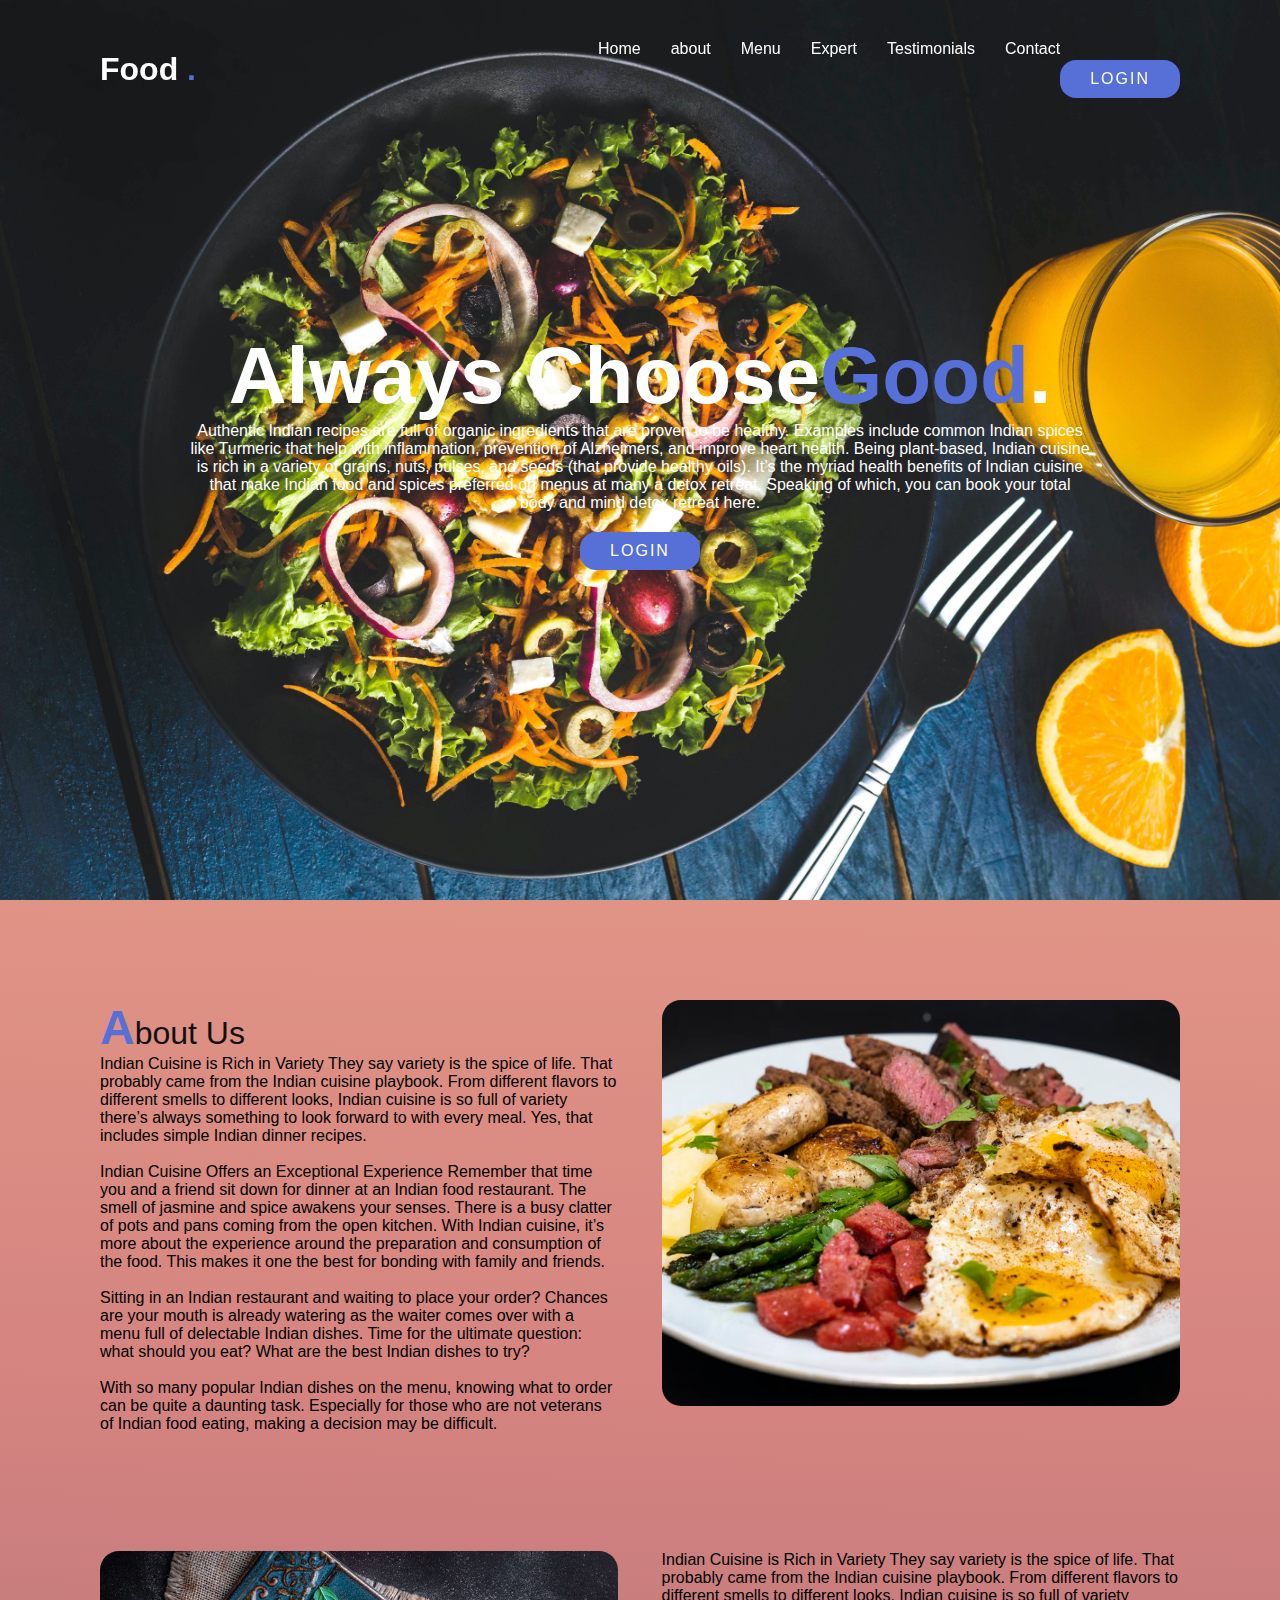
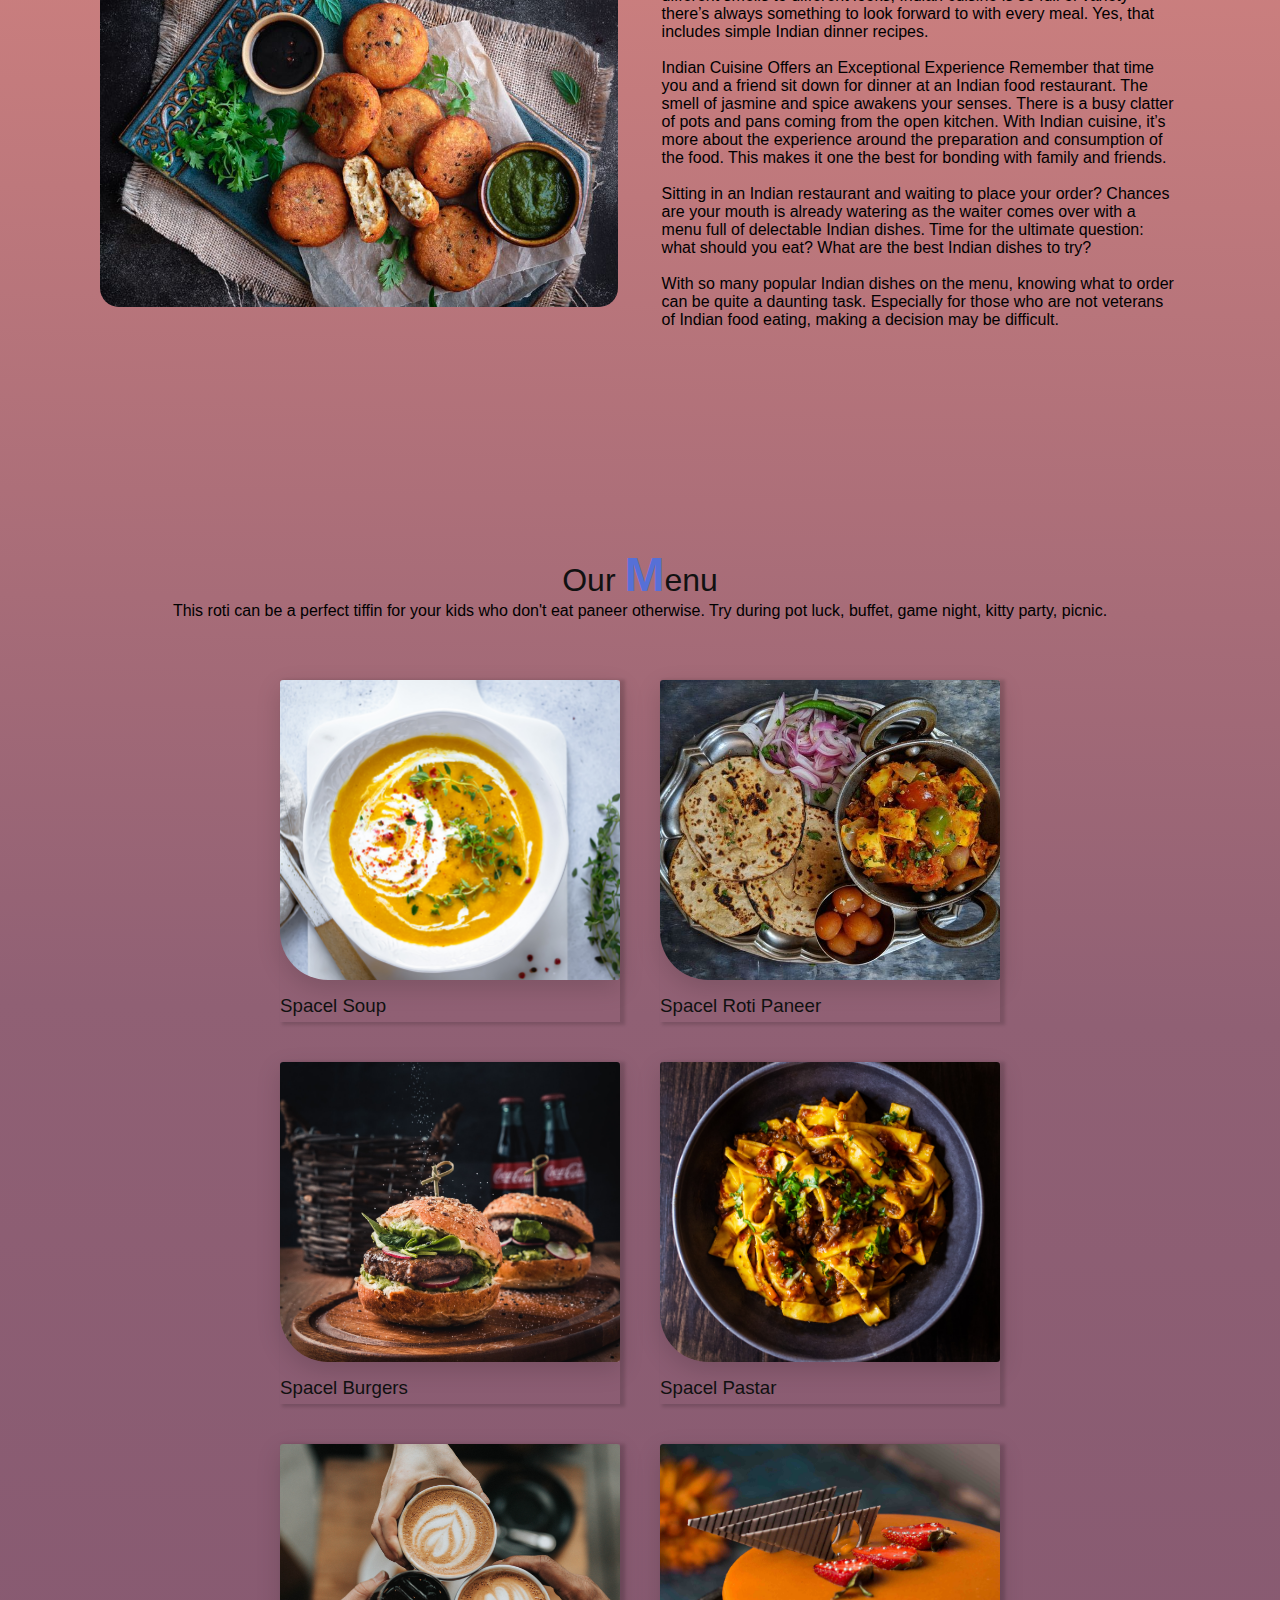
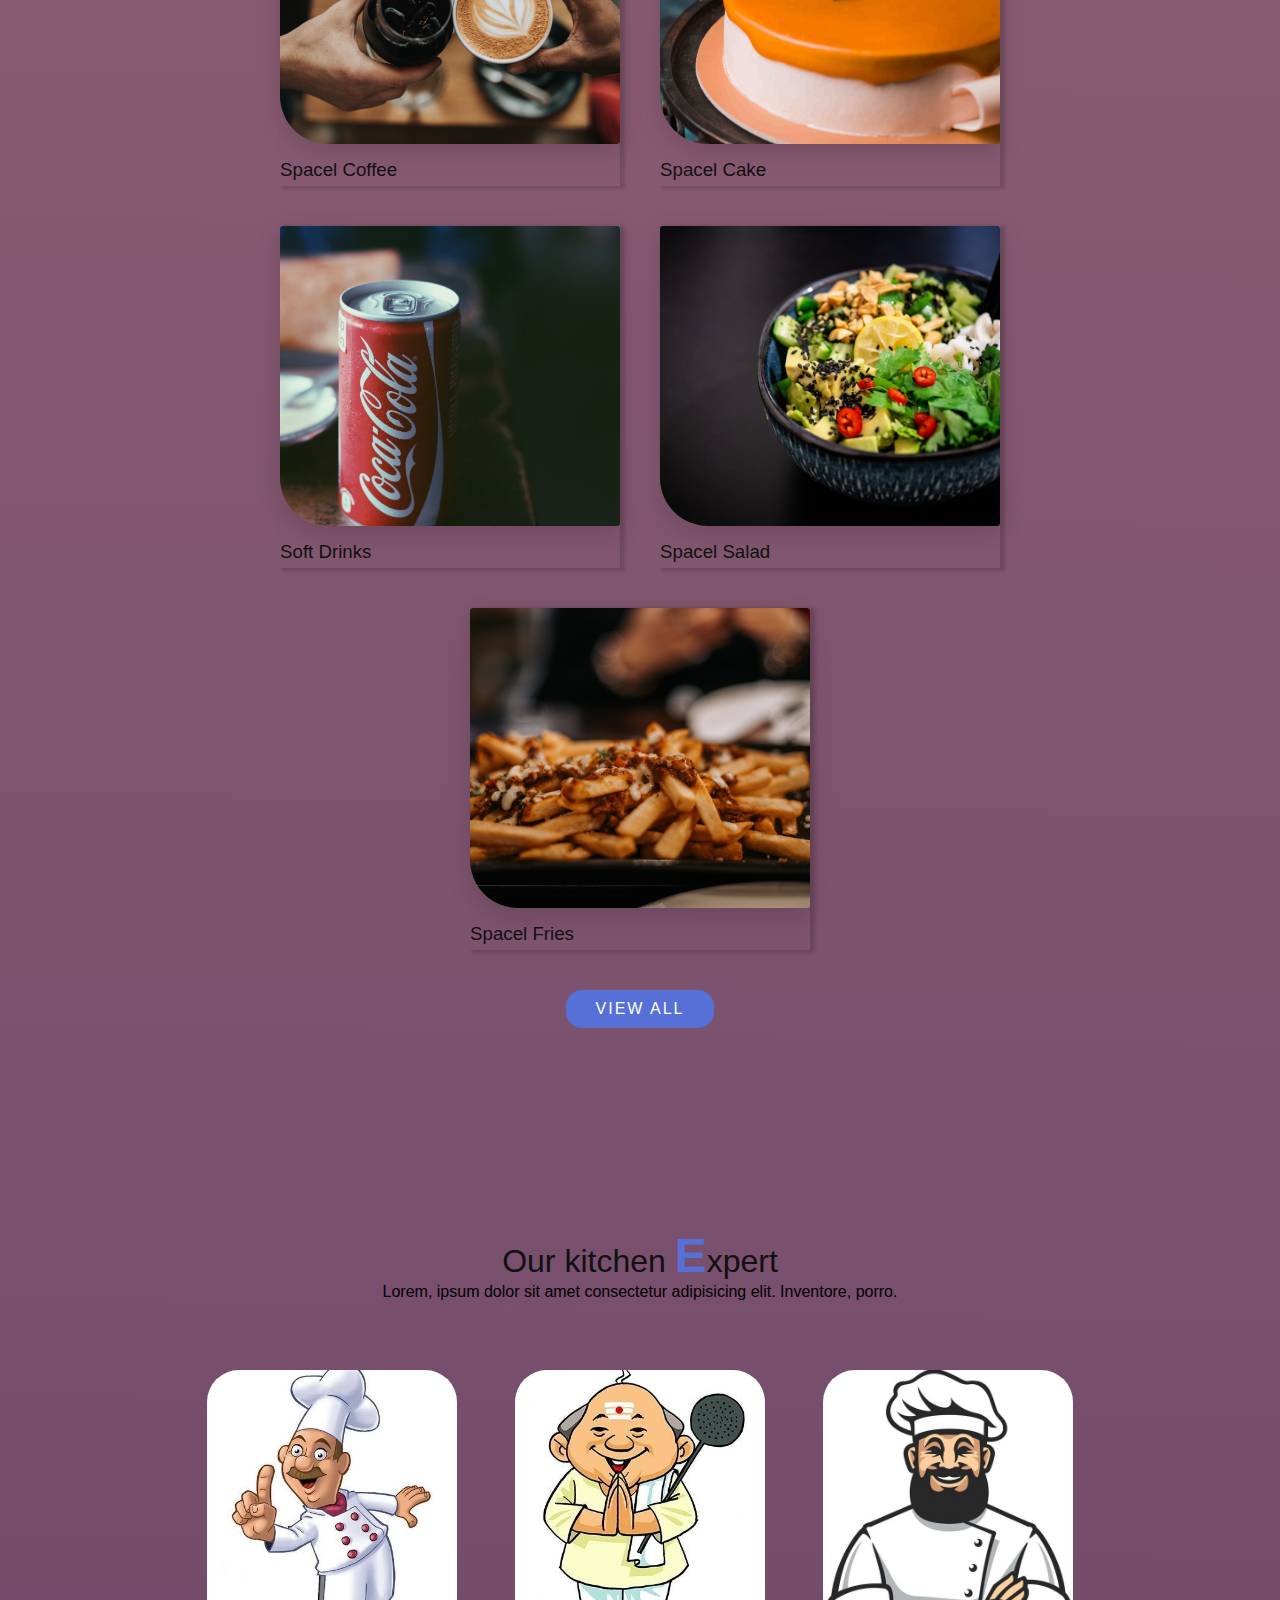
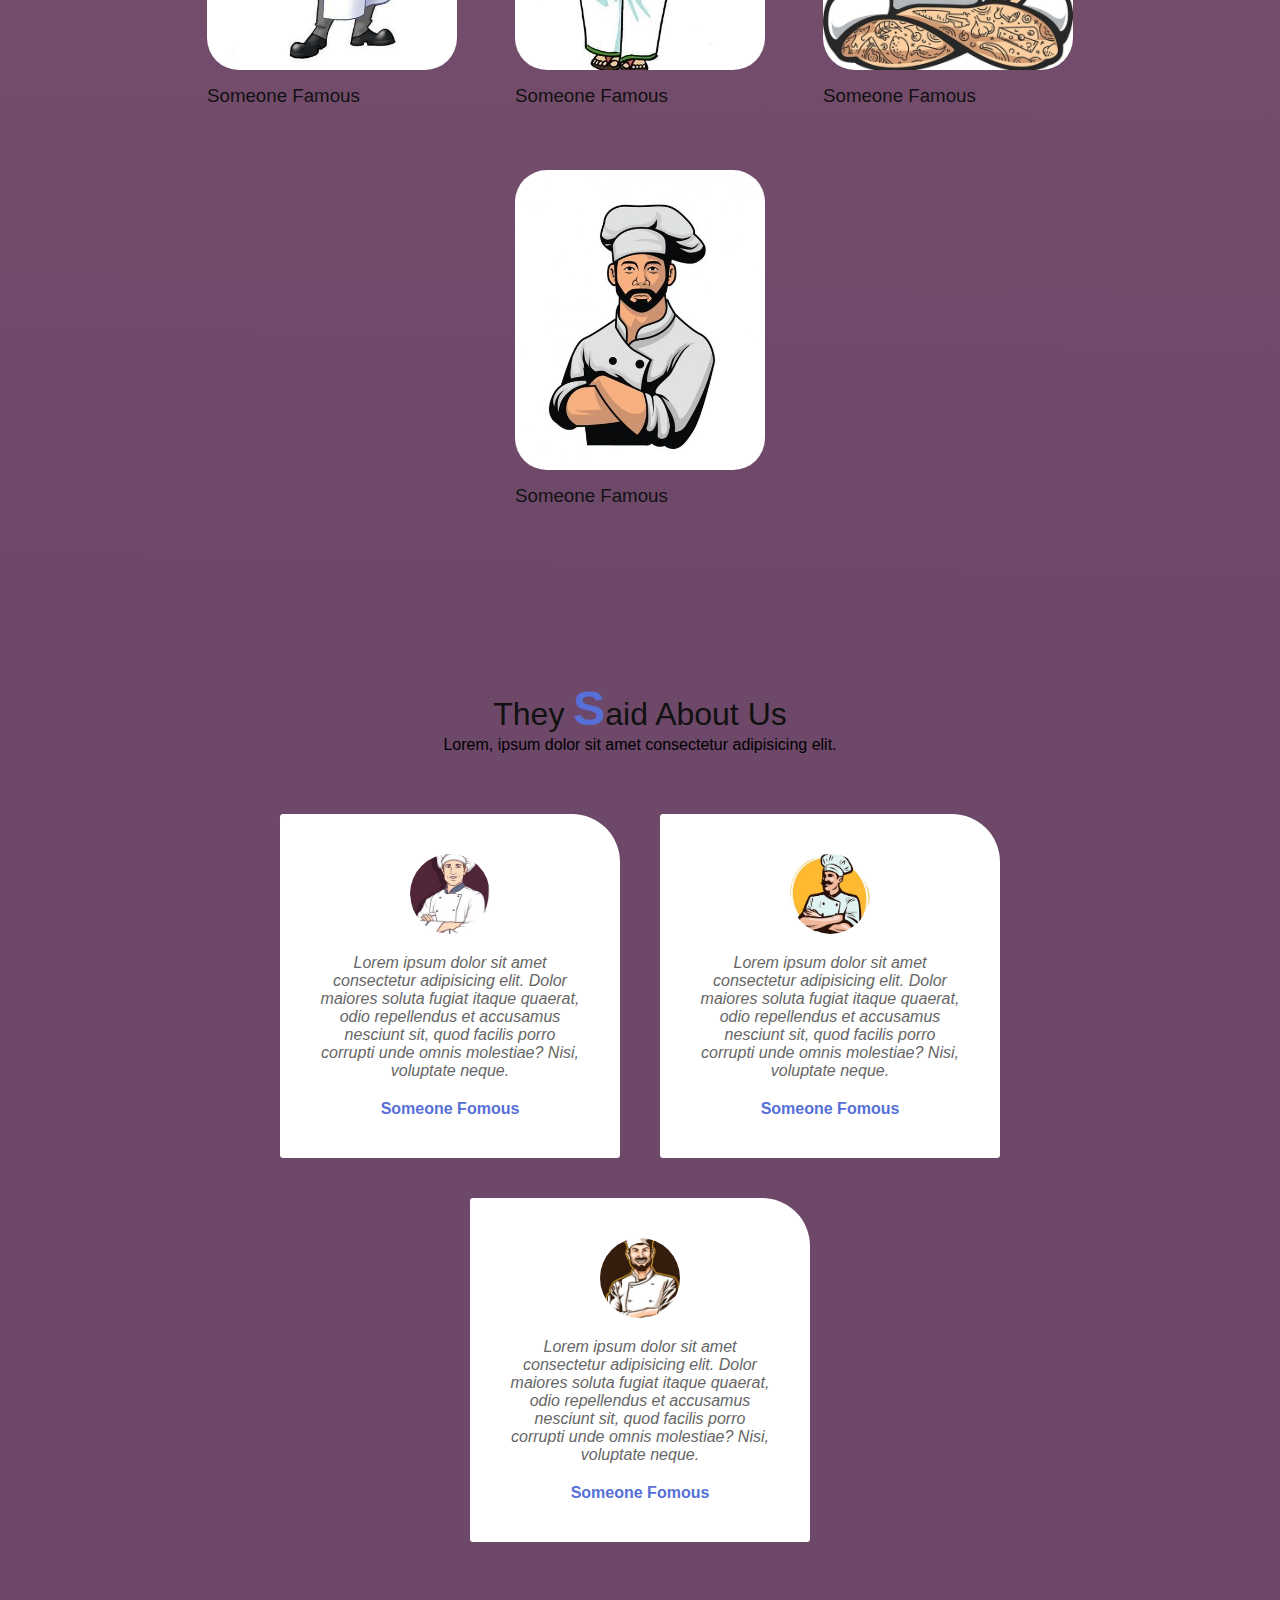
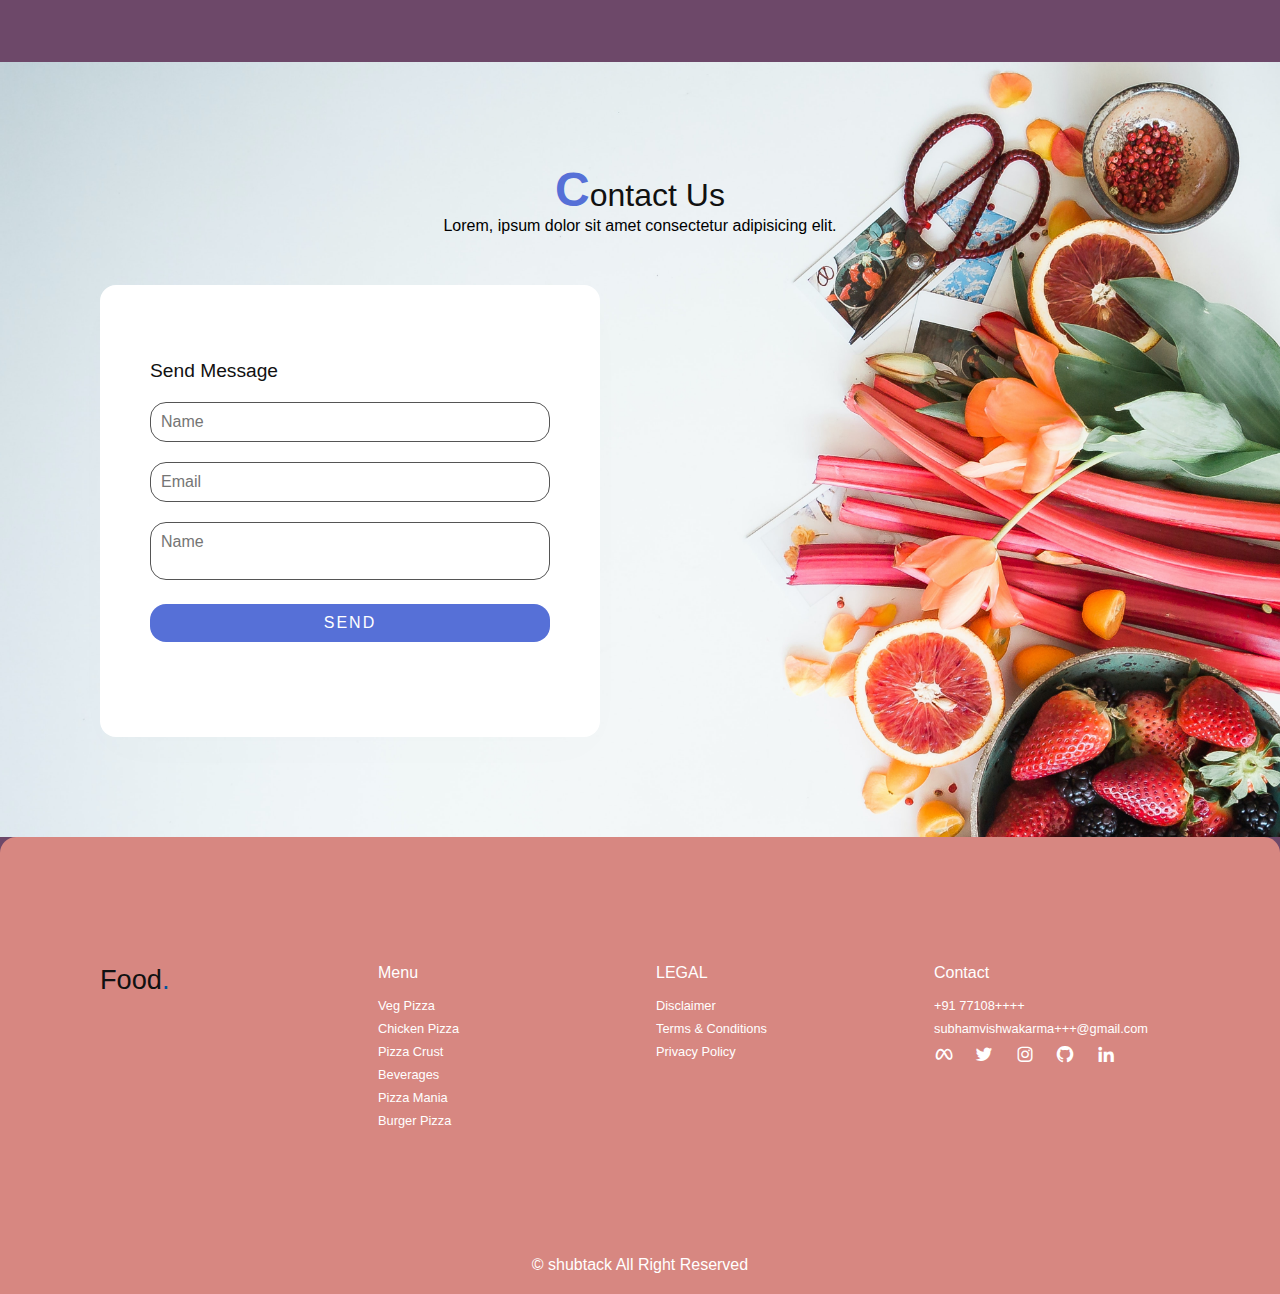
==== index.html @ 210c89e5 "shubham" ====
<!DOCTYPE html>
<html lang="en">

<head>
    <meta charset="UTF-8">
    <meta http-equiv="X-UA-Compatible" content="IE=edge">
    <meta name="viewport" content="width=device-width, initial-scale=1.0">
    <title>Shub Restaurants</title>
    <link rel="stylesheet" href="/css/style.css">
                <!-- icons for social media -->
    <link rel="stylesheet" href="https://cdn.jsdelivr.net/npm/boxicons@latest/css/boxicons.min.css">
</head>

                     <!-- Header -->
<body>
    <header>
        <a href="#" class="logo">Food <span>.</span></a>
        <div class="menuToggle" onclick="togglemenu();"></div>
        <ul class="navigation">
            <li> <a href="#banner" onclick="togglemenu();">Home</a></li>
            <li> <a href="#about" onclick="togglemenu();">about</a></li>
            <li> <a href="#menu" onclick="togglemenu();">Menu</a></li>
            <li> <a href="#expert" onclick="togglemenu();">Expert</a></li>
            <li> <a href="#Testimonials" onclick="togglemenu();">Testimonials</a></li>
            <li> <a href="#contact" onclick="togglemenu();">Contact</a></li>
            <a href="login.html" class="btn">Login</a>
        </ul>
    </header>

                      <!-- HOME -->
    <section class="banner" id="banner">
        <div class="content">
            <h2> Always Choose<span>Good</span>.</h2>
            <p>
            <div>Authentic Indian recipes are full of organic ingredients that are proven to be healthy. Examples
                include
                common Indian spices like Turmeric that help with inflammation, prevention of Alzheimers, and improve
                heart health. Being plant-based, Indian cuisine is rich in a variety of grains, nuts, pulses, and seeds
                (that provide healthy oils). It’s the myriad health benefits of Indian cuisine that make Indian food and
                spices preferred on menus at many a detox retreat. Speaking of which, you can book your total body and
                mind detox retreat here.
            </div>
            </p>
            <a href="login.html" class="btn">Login</a>
        </div>
    </section>


                       <!-- About container -->

    <section class="about" id="about">
        <div class="row">
            <div class="col50">
                <h2 class="titleText"><span>A</span>bout Us</h2>
                <p>
                    Indian Cuisine is Rich in Variety
                    They say variety is the spice of life. That probably came from the Indian cuisine playbook. From
                    different flavors to different smells to different looks, Indian cuisine is so full of variety
                    there’s always something to look forward to with every meal. Yes, that includes simple Indian dinner
                    recipes. <br><br>

                    Indian Cuisine Offers an Exceptional Experience
                    Remember that time you and a friend sit down for dinner at an Indian food restaurant. The smell of
                    jasmine and spice awakens your senses. There is a busy clatter of pots and pans coming from the open
                    kitchen. With Indian cuisine, it’s more about the experience around the preparation and consumption
                    of the food. This makes it one the best for bonding with family and friends.
                    <br><br>
                    Sitting in an Indian restaurant and waiting to place your order?

                    Chances are your mouth is already watering as the waiter comes over with a menu full of delectable
                    Indian dishes. Time for the ultimate question: what should you eat? What are the best Indian dishes
                    to try?<br><br>

                    With so many popular Indian dishes on the menu, knowing what to order can be quite a daunting task.
                    Especially for those who are not veterans of Indian food eating, making a decision may be
                    difficult.<br><br>
                    <!-- We created this article for those moments when you’re looking at a menu, feeling dizzy with delight
                    and confusion.<br><br> -->
                </p>

            </div>
            <div class="col50">
                <div class="imgBx">
                    <img src="/img/img1.avif">
                </div>
            </div>
        </div>
    </section>
       

              <!-- About second container -->

    <section class="aboutN" id="aboutN">
        <div class="row1">
            <div class="col50">
                <p>
                    Indian Cuisine is Rich in Variety
                    They say variety is the spice of life. That probably came from the Indian cuisine playbook. From
                    different flavors to different smells to different looks, Indian cuisine is so full of variety
                    there’s always something to look forward to with every meal. Yes, that includes simple Indian dinner
                    recipes. <br><br>

                    Indian Cuisine Offers an Exceptional Experience
                    Remember that time you and a friend sit down for dinner at an Indian food restaurant. The smell of
                    jasmine and spice awakens your senses. There is a busy clatter of pots and pans coming from the open
                    kitchen. With Indian cuisine, it’s more about the experience around the preparation and consumption
                    of the food. This makes it one the best for bonding with family and friends.
                    <br><br>
                    Sitting in an Indian restaurant and waiting to place your order?

                    Chances are your mouth is already watering as the waiter comes over with a menu full of delectable
                    Indian dishes. Time for the ultimate question: what should you eat? What are the best Indian dishes
                    to try?<br><br>

                    With so many popular Indian dishes on the menu, knowing what to order can be quite a daunting task.
                    Especially for those who are not veterans of Indian food eating, making a decision may be
                    difficult.<br><br>
                    <!-- We created this article for those moments when you’re looking at a menu, feeling dizzy with delight
                    and confusion.<br><br> -->
                </p>

            </div>
            <div class="col50">
                <div class="imgBx">
                    <img src="/img/img2.jpg">
                </div>
            </div>
        </div>
    </section>


                      <!-- Menu -->

    <section class="menu" id="menu">
        <div class="title">
            <h2 class="titleText">Our <span>M</span>enu</h2>
            <p>
                This roti can be a perfect tiffin for your kids who don't eat paneer otherwise. Try during pot luck,
                buffet, game night, kitty party, picnic.
            </p>
        </div>
        <div class="content">
            <div class="box">
                <div class="imgBx">
                    <img src="/img/menu1.jpg">
                </div>
                <div class="text">
                    <h3>Spacel Roti Paneer</h3>
                </div>
            </div>
            <div class="box">
                <div class="imgBx">
                    <img src="/img/menu2.jpg">
                </div>
                <div class="text">
                    <h3>Spacel Soup</h3>
                </div>
            </div>
            <div class="box">
                <div class="imgBx">
                    <img src="/img/menu3.jpg">
                </div>
                <div class="text">
                    <h3>Spacel Pastar</h3>
                </div>
            </div>
            <div class="box">
                <div class="imgBx">
                    <img src="/img/menu4.jpg">
                </div>
                <div class="text">
                    <h3>Spacel Burgers</h3>
                </div>
            </div>
            <div class="box">
                <div class="imgBx">
                    <img src="/img/menu5.jpg">
                </div>
                <div class="text">
                    <h3>Spacel Cake</h3>
                </div>
            </div>
            <div class="box">
                <div class="imgBx">
                    <img src="/img/menu6.jpg">
                </div>
                <div class="text">
                    <h3>Spacel Coffee</h3>
                </div>
            </div>
            <div class="box">
                <div class="imgBx">
                    <img src="/img/menu7.jpg">
                </div>
                <div class="text">
                    <h3>Spacel Salad</h3>
                </div>
            </div>
            <div class="box">
                <div class="imgBx">
                    <img src="/img/menu8.jpg">
                </div>
                <div class="text">
                    <h3>Soft Drinks </h3>
                </div>
            </div>
            <div class="box">
                <div class="imgBx">
                    <img src="/img/menu9.jpg">
                </div>
                <div class="text">
                    <h3>Spacel Fries
                </div>
            </div>
            <div class="title">
                <a href="#" class="btn">View All</a>
            </div>
    </section>


                     <!-- Expert  -->


    <section class="expert" id="expert">
        <div class="title">
            <h2 class="titleText">Our kitchen <span>E</span>xpert</h2>
            <p>Lorem, ipsum dolor sit amet consectetur adipisicing elit. Inventore, porro.</p>
        </div>
        <div class="content">
            <div class="box">
                <div class="imgBx">
                    <img src="/img/expert1.jpg" alt="human">
                </div>
                <div class="text">
                    <h3>Someone Famous</h3>
                </div>
            </div>
            <div class="box">
                <div class="imgBx">
                    <img src="/img/expert2.jpg" alt="human">
                </div>
                <div class="text">
                    <h3>Someone Famous</h3>
                </div>
            </div>
            <div class="box">
                <div class="imgBx">
                    <img src="/img/expert3.jpg" alt="human">
                </div>
                <div class="text">
                    <h3>Someone Famous</h3>
                </div>
            </div>
            <div class="box">
                <div class="imgBx">
                    <img src="/img/expert4.jpg" alt="human">
                </div>
                <div class="text">
                    <h3>Someone Famous</h3>
                </div>
            </div>
        </div>
    </section>


                <!-- Testimonials -->


    <section class="Testimonials" id="Testimonials">
        <div class="title white">
            <h2 class="titleText">They <span>S</span>aid About Us</h2>
            <p>Lorem, ipsum dolor sit amet consectetur adipisicing elit.
            </p>
        </div>
        <div class="content">
            <div class="box">
                <div class="imgBx">
                    <img src="/img/testimonials1.jpg" alt="">
                </div>
                <div class="text">
                    <p>
                        Lorem ipsum dolor sit amet consectetur adipisicing elit. Dolor maiores soluta fugiat itaque
                        quaerat, odio repellendus et accusamus nesciunt sit, quod facilis porro corrupti unde omnis
                        molestiae? Nisi, voluptate neque.
                    <h3>Someone Fomous</h3>
                    </p>
                </div>
            </div>
            <div class="box">
                <div class="imgBx">
                    <img src="/img/testimonials2.jpg" alt="">
                </div>
                <div class="text">
                    <p>
                        Lorem ipsum dolor sit amet consectetur adipisicing elit. Dolor maiores soluta fugiat itaque
                        quaerat, odio repellendus et accusamus nesciunt sit, quod facilis porro corrupti unde omnis
                        molestiae? Nisi, voluptate neque.
                    <h3>Someone Fomous</h3>
                    </p>
                </div>
            </div>
            <div class="box">
                <div class="imgBx">
                    <img src="/img/testimonials3.jpg" alt="">
                </div>
                <div class="text">
                    <p>
                        Lorem ipsum dolor sit amet consectetur adipisicing elit. Dolor maiores soluta fugiat itaque
                        quaerat, odio repellendus et accusamus nesciunt sit, quod facilis porro corrupti unde omnis
                        molestiae? Nisi, voluptate neque.
                    <h3>Someone Fomous</h3>
                    </p>
                </div>
            </div>
        </div>
    </section>

                   <!-- contactForm  -->

    <section class="contact" id="contact">
        <div class="title">
            <h2 class="titleText"><span>C</span>ontact Us</h2>
            <p>Lorem, ipsum dolor sit amet consectetur adipisicing elit.
            </p>
        </div>
        <div class="contactForm">
            <h3>Send Message</h3>
            <div class="inputBox">
                <input type="text" placeholder="Name">
            </div>
            <div class="inputBox">
                <input type="email" placeholder="Email">
            </div>
            <div class="inputBox">
                <textarea placeholder="Name"></textarea>
            </div>
            <div class="inputBox">
                <input type="submit" value="Send">
            </div>
        </div>
    </section>

                   <!-- footer -->

    <section class="footer">
        <div class="footer-container container">
            <a href="#banner">
                <h2>Food<span>.</span></h2>
            </a>
            <div class="footer-box">
                <h3>Menu</h3>
                <a href="#">Veg Pizza</a>
                <a href="#">Chicken Pizza</a>
                <a href="#">Pizza Crust</a>
                <a href="#">Beverages</a>
                <a href="#">Pizza Mania</a>
                <a href="#">Burger Pizza</a>
            </div>
            <div class="footer-box">
                <h3>LEGAL</h3>
                <a href="#"> Disclaimer</a>
                <a href="#"> Terms & Conditions</a>
                <a href="#">Privacy Policy</a>
            </div>

            <div class="footer-box">
                <h3>Contact</h3>
                <a href="#">+91 77108++++</a>
                <a href="#">subhamvishwakarma+++@gmail.com</a>
                <div class="social">
                    <a href="https://www.facebook.com/subham.vishwakarma.940641"><i class='bx bxl-meta'></i></a>
                    <a href="https://twitter.com/Shubham771087?t=rwcpWCXbOd7G05BJZjP7Ag&s=09"><i
                            class='bx bxl-twitter'></i></a>
                    <a href="https://instagram.com/__shubham_vishwakarma?igshid=YmMyMTA2M2Y="><i
                            class='bx bxl-instagram'></i></a>
                    <a href="https://github.com/SHUBHAM77108"><i class='bx bxl-github'></i></a>
                    <a href="linkedin.com/in/shubham-vishwakarma-6b22b0206"><i class='bx bxl-linkedin'></i></a>
                </div>
            </div>
        </div>
    </section>

                 <!-- copyright -->
               
    <div class="copyright">
        <p>&#169; shubtack All Right Reserved</p>
    </div>


               <!-- javascript -->

    <script type="text/javascript">
        window.addEventListener('scroll', function () {
            const header = document.querySelector('header');
            header.classList.toggle("sticky", window.scrollY > 0);
        });

        function togglemenu() {
            const menuToggle = document.querySelector('.menuToggle');
            const navigation = document.querySelector('.navigation');
            menuToggle.classList.toggle('active');
            navigation.classList.toggle('active');
        }
    </script>
</body>

</html>
---- css/style.css ----
@import url('https://fonts.googlepis.com/css?family=poppies:200,300,400,500,600,700,800,900&display=swp');

* {
    margin: 0;
    padding: 0;
    box-sizing: border-box;
    font-family: 'poppins', sans-serif;
    scroll-behavior: smooth;
}

#right {
    font-weight: 300;
    /* color: #fff; */
    color: #111;
    position: absolute;
    right: 0px;
}

body {
    background: linear-gradient(181.12deg, #F8C995 -4.47%, #ECA58B 5.09%, #D58480 18.15%, #906074 34.03%, #6D4869 69.69%);
}
                   /* home */
.banner {
    position: relative;
    width: 100%;
    min-height: 100vh;
    display: flex;
    justify-content: center;
    align-items: center;
    background: url(/img/bg1.jpg);
    background-size: cover;
}

.banner .content {
    max-width: 900px;
    text-align: center;
}

.banner .content h2 {
    font-size: 5em;
    color: #fff;
}

.banner .content h2 span {
    color: #5670d7;
}

.banner .content h2 span:hover {
    color: #eb7724;
}

.banner .content h2 span span {
    color: #111;
}

.banner .content {
    font-size: 1em;
    color: #fff;
}



                    /* Btn */


.btn {
    font-size: 1em;
    color: #fff;
    background: #5670d7;
    display: inline-block;
    padding: 10px 30px;
    margin-top: 20px;
    text-transform: uppercase;
    text-decoration: none;
    letter-spacing: 2px;
    transition: 0.5s;
    border-radius: 1rem;
}

.btn:hover {
    letter-spacing: 4px;
    background: #eb7724;
}
            
                /* header */
header {
    position: fixed;
    top: 0;
    left: 0;
    width: 100%;
    padding: 40px 100px;
    z-index: 10000;
    display: flex;
    justify-content: space-between;
    align-items: center;
    transition: 0.5s;
}

header.sticky {
    background: #d78781;
    padding: 40px 100px;
    box-shadow: 0 8px 24px hsla(324.5, 20.4%, 42.4%);
}

header .logo {
    color: #fff;
    font-weight: 700;
    font-size: 2em;
    text-decoration: none;
}

header .logo:hover {
    letter-spacing: 1px;
    color: #eb7724;
}

header.sticky .logo {
    color: #111;
}

header .logo span {
    color: #5670d7;
}

header .navigation {
    position: relative;
    display: flex;
}

header .navigation li {
    list-style: none;
    margin-left: 30px;
}

header .navigation li a {
    text-decoration: none;
    color: #fff;
    font-weight: 300;
}

header .navigation li a:hover {
    color: #eb7724;
}

header.sticky .navigation li a {
    color: #111;
}

header.sticky .navigation li a:hover {
    color: #5670d7;
}

             /* About */

section {
    padding: 100px;
}

.row {
    position: relative;
    width: 100%;
    display: flex;
    justify-content: space-between;
}

.row .col50 {
    position: relative;
    width: 48%;
}

.titleText {
    color: #111;
    font-size: 2em;
    font-weight: 300;
}

.titleText span {
    color: #5670d7;
    font-weight: 700;
    font-size: 1.5em;
}

.titleText span:hover {
    letter-spacing: 2px;
    color: #eb7724;
}

.row .col50 .imgBx {
    position: relative;
    width: 100%;
    /* min-height: 300px; */
    height: 90%;
}

.row .col50 .imgBx img {
    position: absolute;
    top: 0;
    left: 0;
    width: 100%;
    height: 100%;
    object-fit: cover;
    border-radius: 19px;
}
                  
                /* About second container*/
.aboutN {
    padding-top: 0;
}

.row1 {
    position: relative;
    width: 100%;
    display: flex;
    justify-content: space-between;
    flex-direction: row-reverse;
}

.row1 .col50 {
    position: relative;
    width: 48%;
}

.row1 .col50 .imgBx {
    position: relative;
    width: 100%;
    /* min-height: 300px; */
    height: 90%;
}

.row1 .col50 .imgBx img {
    position: absolute;
    top: 0;
    left: 0;
    width: 100%;
    height: 100%;
    object-fit: cover;
    border-radius: 19px;
}

            /* Menu */

.title {
    width: 100%;
    display: flex;
    justify-content: center;
    align-items: center;
    flex-direction: column;
}
                        
.menu .content {
    display: flex;
    justify-content: center;
    flex-direction: row-reverse;
    flex-wrap: wrap;
    margin-top: 40px;
}

.menu .content .box {
    width: 340px;
    margin: 20px;
    /* border: 2rem solid hsla(0, 0%, 0%, 0.15); */
    box-shadow: 0.2rem 0.1rem 0.2rem 0.1rem hsla(0, 0%, 0%, 0.15);
}

.menu .content .box .imgBx {
    position: relative;
    width: 100%;
    height: 300px;
}

.menu .content .box .imgBx img {
    position: absolute;
    top: 0;
    left: 0;
    width: 100%;
    height: 100%;
    object-fit: cover;
    border-radius: 0.2rem 0.2rem 0.2rem 3rem;
    box-shadow: 0 8px 24px hsla(0, 0%, 0%, 0.15);

}

.menu .content .box .text {
    padding: 15px 0 5px;
}

.menu .content .box .text h3 {
    font-weight: 400;
    color: #111;
}

            /* Expert */

.expert .content {
    display: flex;
    justify-content: center;
    flex-wrap: wrap;
    flex-direction: row;
    margin: 40px;
}

.expert .content .box {
    width: 250px;
    margin: 29px;
}

.expert .content .box .imgBx {
    position: relative;
    width: 100%;
    height: 300px;
}

.expert .content .box .imgBx img {
    position: absolute;
    top: 0;
    left: 0;
    width: 100%;
    height: 100%;
    object-fit: cover;
    border-radius: 2rem;
}

.expert .content .box .text {
    padding: 15px 0 5px;
}

.expert .content .box .text h3 {
    font-weight: 400;
    color: #111;
    justify-content: center;
    align-items: center;
}


                /* Testimonials */


.Testimonials {
    /* background: url(bg111.jpg); */
    /* background-size: cover; */
    padding-top: 0;
}

.Testimonials .content {
    display: flex;
    justify-content: center;
    flex-wrap: wrap;
    flex-direction: row;
    margin-top: 40px;

}

.Testimonials .content .box {
    width: 340px;
    margin: 20px;
    padding: 40px;
    background: #fff;
    display: flex;
    justify-content: center;
    align-items: center;
    flex-direction: column;
    border-radius: 0.2rem 3rem 0.2rem 0.2rem;
}

.Testimonials .content .box .imgBx {
    position: relative;
    width: 80px;
    height: 80px;
    margin-bottom: 20px;
    border-radius: 50%;
    overflow: hidden;
}

.Testimonials .content .box .imgBx img {
    position: absolute;
    top: 0;
    left: 0;
    width: 100%;
    height: 100%;
    object-fit: cover;
}

.Testimonials .content .box .text {
    text-align: center;

}

.Testimonials .content .box .text p {
    color: #666;
    font-style: italic;
}

.Testimonials .content .box .text h3 {
    margin-top: 20px;
    color: #111;
    font-size: 1em;
    color: #5670d7;
    font-weight: 600;
}

            /* contactForm */

.contact {
    background: url(/img/bg2.jpg);
    background-size: cover;
}

.contactForm {
    padding: 75px 50px;
    background: #fff;
    box-shadow: 0 15px 50px rgba(0, 0, 0, 0.01);
    max-width: 500px;
    margin-top: 50px;
    border-radius: 1rem;
}

.contactForm h3 {
    color: #111;
    font-size: 1.2em;
    margin-bottom: 20px;
    font-weight: 500;
}

.contactForm .inputBox {
    position: relative;
    width: 100%;
    margin-bottom: 20px;
}

.contactForm .inputBox input,
.contactForm .inputBox textarea {
    width: 100%;
    border: 1px solid #555;
    padding: 10px;
    color: #111;
    outline: none;
    font-size: 16px;
    font-weight: 300;
    resize: none;
    border-radius: 1rem;
}

.contactForm .inputBox input[type="submit"] {
    font-size: 1em;
    color: #fff;
    background: #5670d7;
    display: inline-block;
    text-transform: uppercase;
    text-decoration: none;
    letter-spacing: 2px;
    transition: 00.5s;
    max-width: 500;
    font-weight: 500;
    border: none;
    cursor: pointer;
    border-radius: 1rem;
}


                /* footer */
.footer {
    background: #d78781;
    color: #fff;
    border-radius: 1rem 1rem 0 0;
}

.footer-container {
    display: grid;
    grid-template-columns: repeat(auto-fit, minmax(240px, auto));
    gap: 2rem;
    padding-top: 27px;
}

.footer-container h2 {
    font-size: 1.7rem;
    font-weight: 500;
    color: #111;
}

.footer-container a {
    text-decoration: none;
}

.footer-container h2 span {
    color: #00549e;
}

.footer-box {
    display: flex;
    flex-direction: column;
}

.footer-box h3 {
    margin-bottom: 1rem;
    font-size: 1rem;
    font-weight: 400;
}

.footer-box a {
    font-size: 00.8rem;
    color: #fff;
    font-weight: 400;
    margin-bottom: 0.5rem;
}

.footer-box a:hover {
    color: #cd5050;
}

.social a {
    font-size: 20px;
    margin-right: 1rem;
}

.social a:hover {
    color: #5670d7;
}
         /* copyright */
.copyright {
    padding: 20px;
    text-align: center;
    background-color: #d78781;
    color: #fff;
}


        /* making Responsive */

@media (max-width: 991px) {

    header,
    header.sticky {
        padding: 10px 20px;
    }

    header .navigation {
        display: none;
    }

    header .navigation.active {
        width: 100%;
        height: calc(100% - 68px);
        position: fixed;
        top: 68px;
        left: 0;
        display: flex;
        justify-content: center;
        align-items: center;
        flex-direction: column;
        background-color: #d78781;
    }

    header .navigation li {
        margin-left: 0;
    }

    header .navigation li a {

        color: #111;
        font-size: 1.6em;

    }

    .menuToggle {
        position: relative;
        width: 40px;
        height: 40px;
        background: url(/img/menu.png);
        background-size: 30px;
        background-repeat: no-repeat;
        background-position: center;
        cursor: pointer;
    }

    .menuToggle.active {
        background: url(/img/close.png);
        background-size: 25px;
        background-repeat: no-repeat;
        background-position: center;
    }

    header.sticky .menuToggle {
        filter: invert(1);
    }

    section {
        padding: 20px;
    }

    .banner .contact h2 {
        font-size: 3em;
        color: #fff;
    }

    .row {
        flex-direction: column;
    }

    .row .col50 {
        position: relative;
        width: 100%;
    }

    .row .col50 .imgBx {

        height: 300px;
        margin-top: 20px;
    }

    .row1 {
        flex-direction: column;
    }

    .row1 .col50 {
        position: relative;
        width: 100%;
    }

    .row1 .col50 .imgBx {

        height: 300px;
        margin-top: 20px;
    }

    .menu .content {
        margin-top: 20px;
    }

    .menu .content .box {
        margin: 10px;
    }

    .menu .content .box .imgBx {
        height: 260px;
    }

    title {
        text-align: center;
    }

    .titleText {
        font-size: 1.8em;
        Line-height: 1.5em;
        margin-bottom: 15px;
        font-weight: 300;
    }

    .testimonials .content .box {
        margin: 10px;
        padding: 20px;
    }

    .contactForm {
        padding: 35px 40px;
        margin-top: 20px;
        margin-bottom: 30px;
    }
}
@media (max-width: 480px)
{
  .banner .content h2
  {
      font-size: 2.2em;
      color: #fff;
  }
}
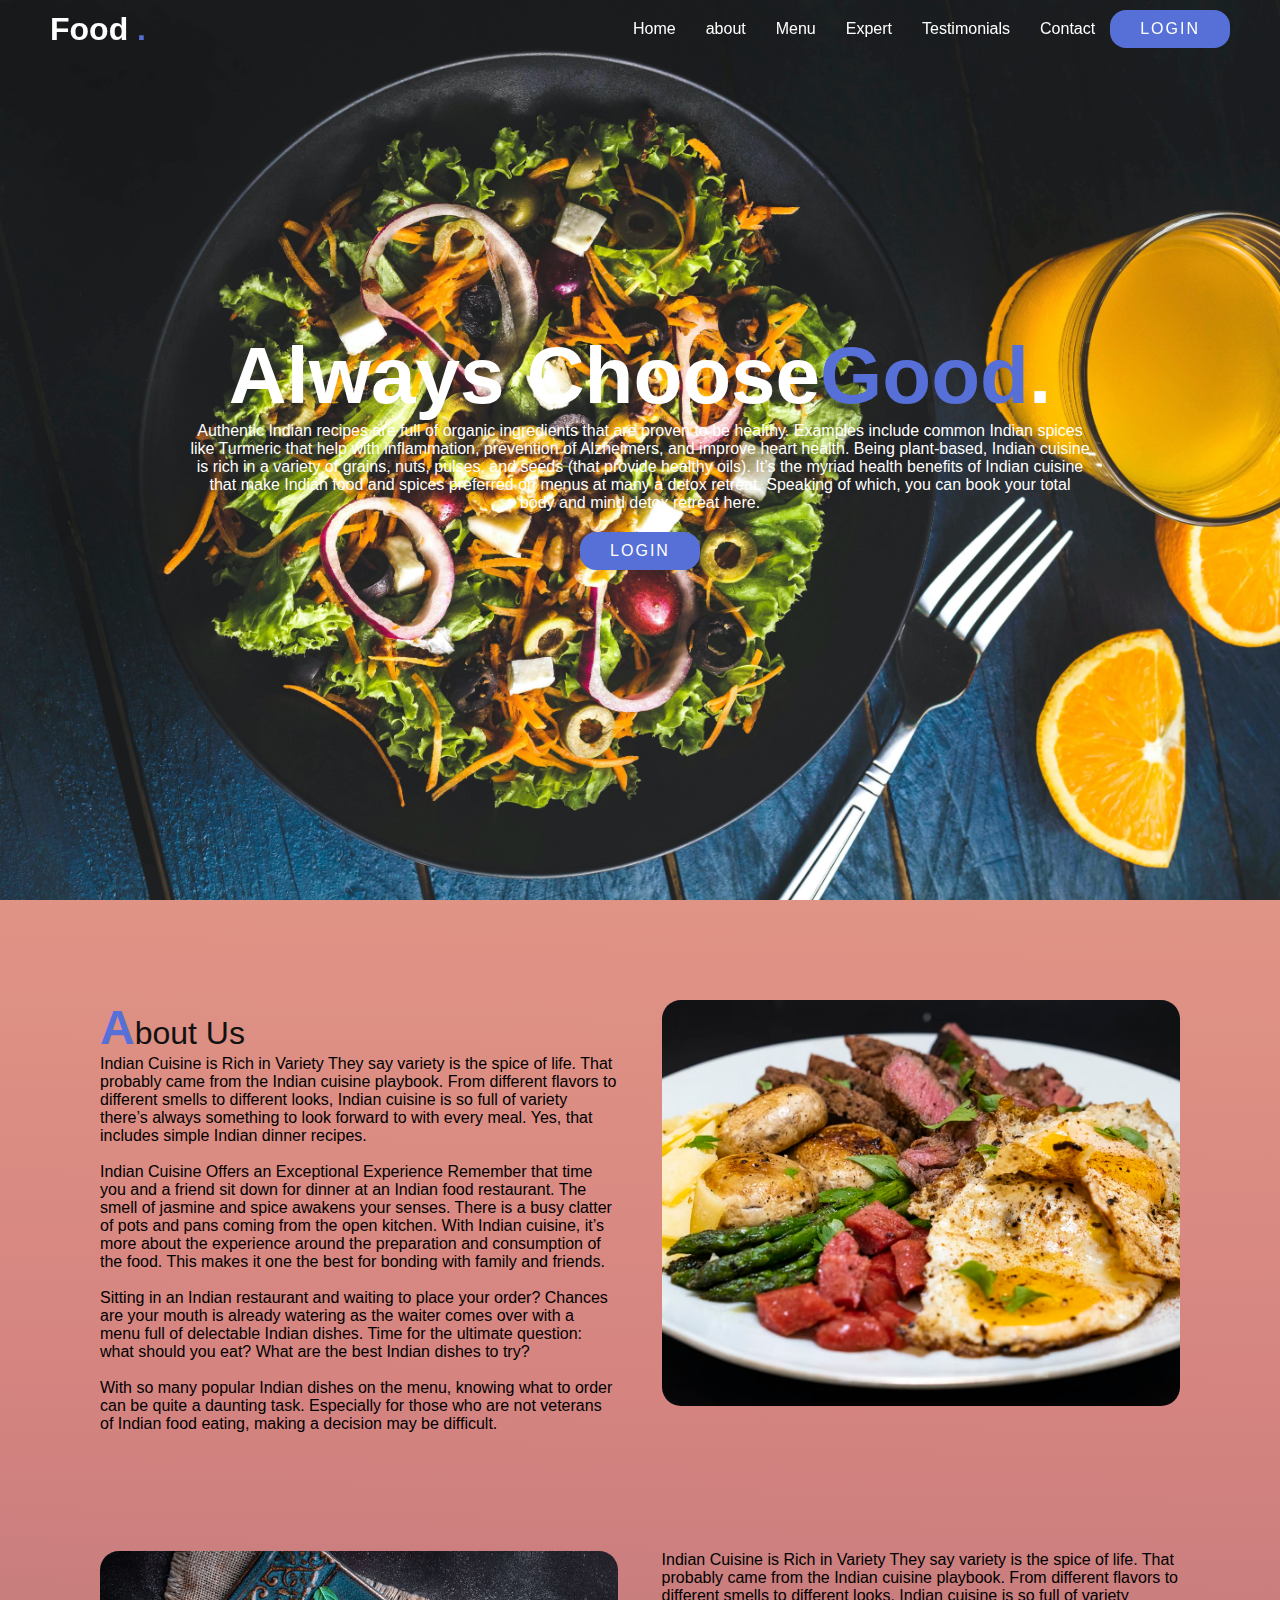
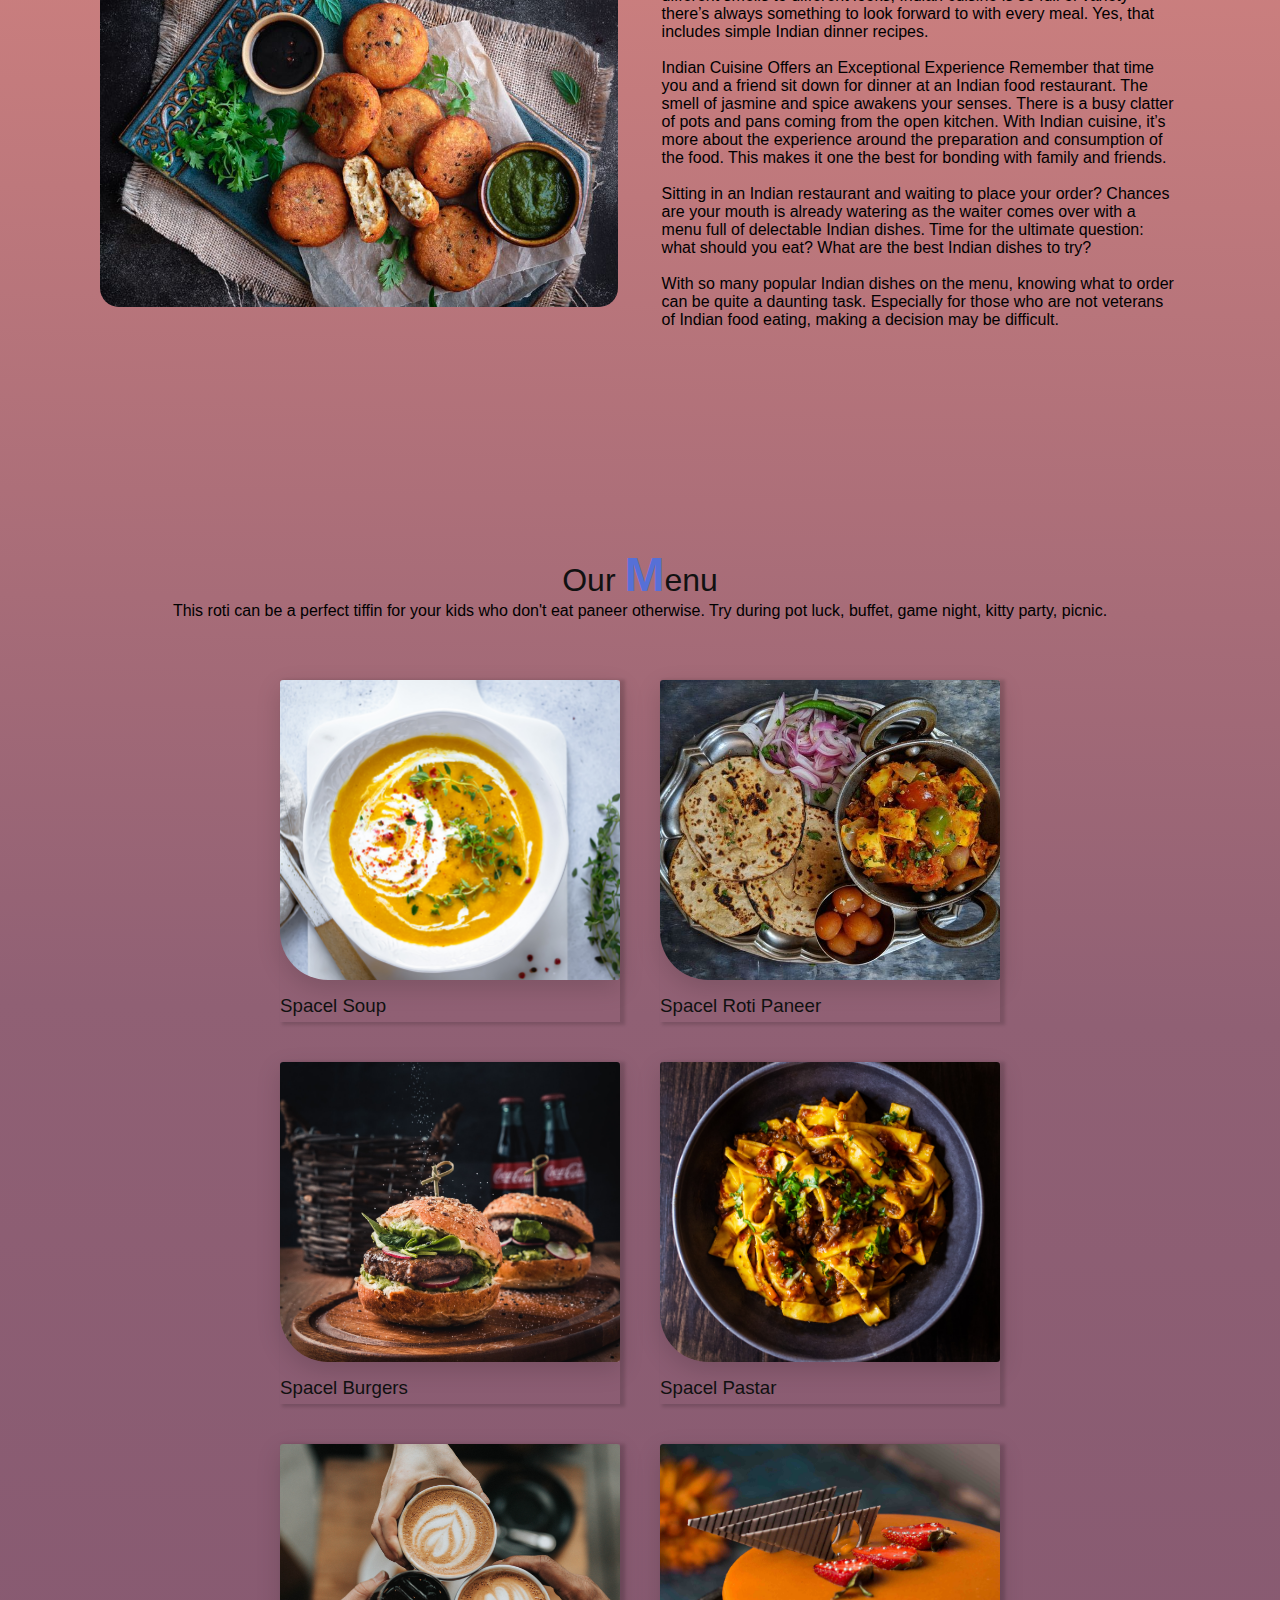
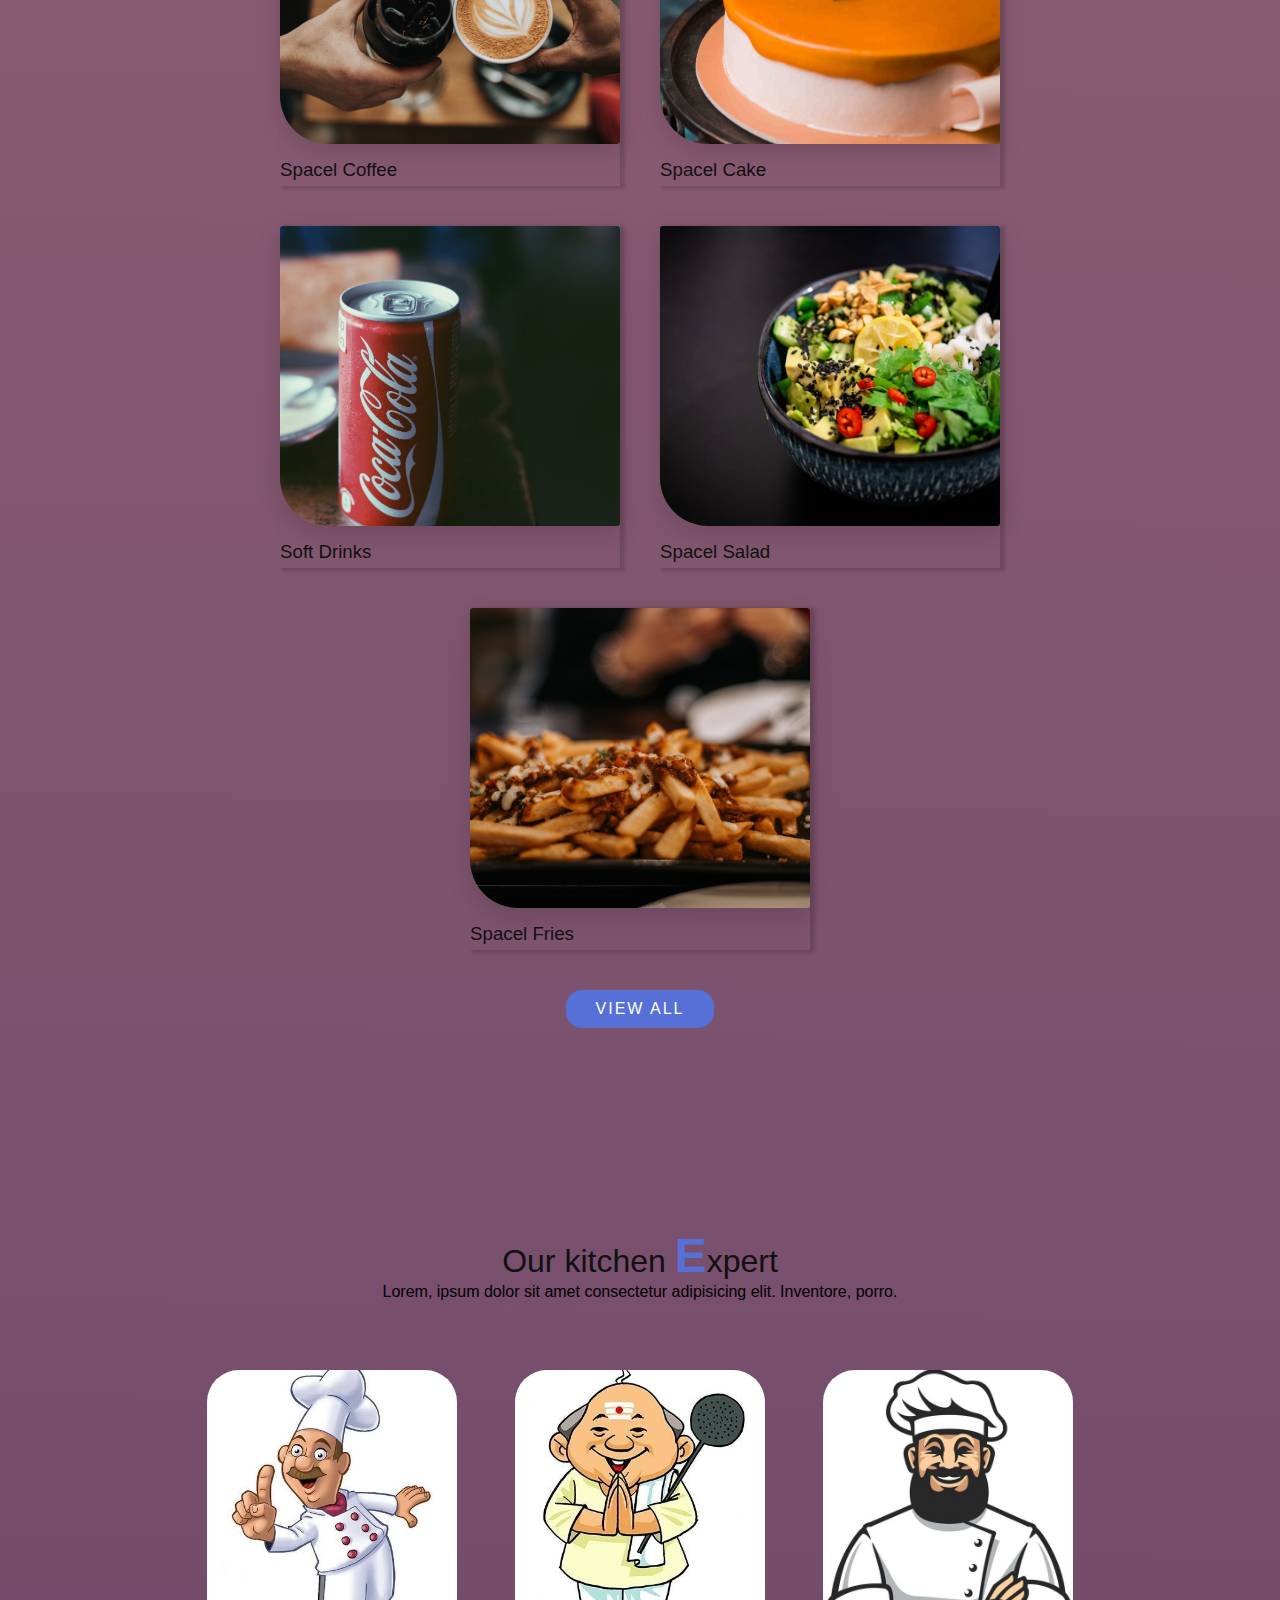
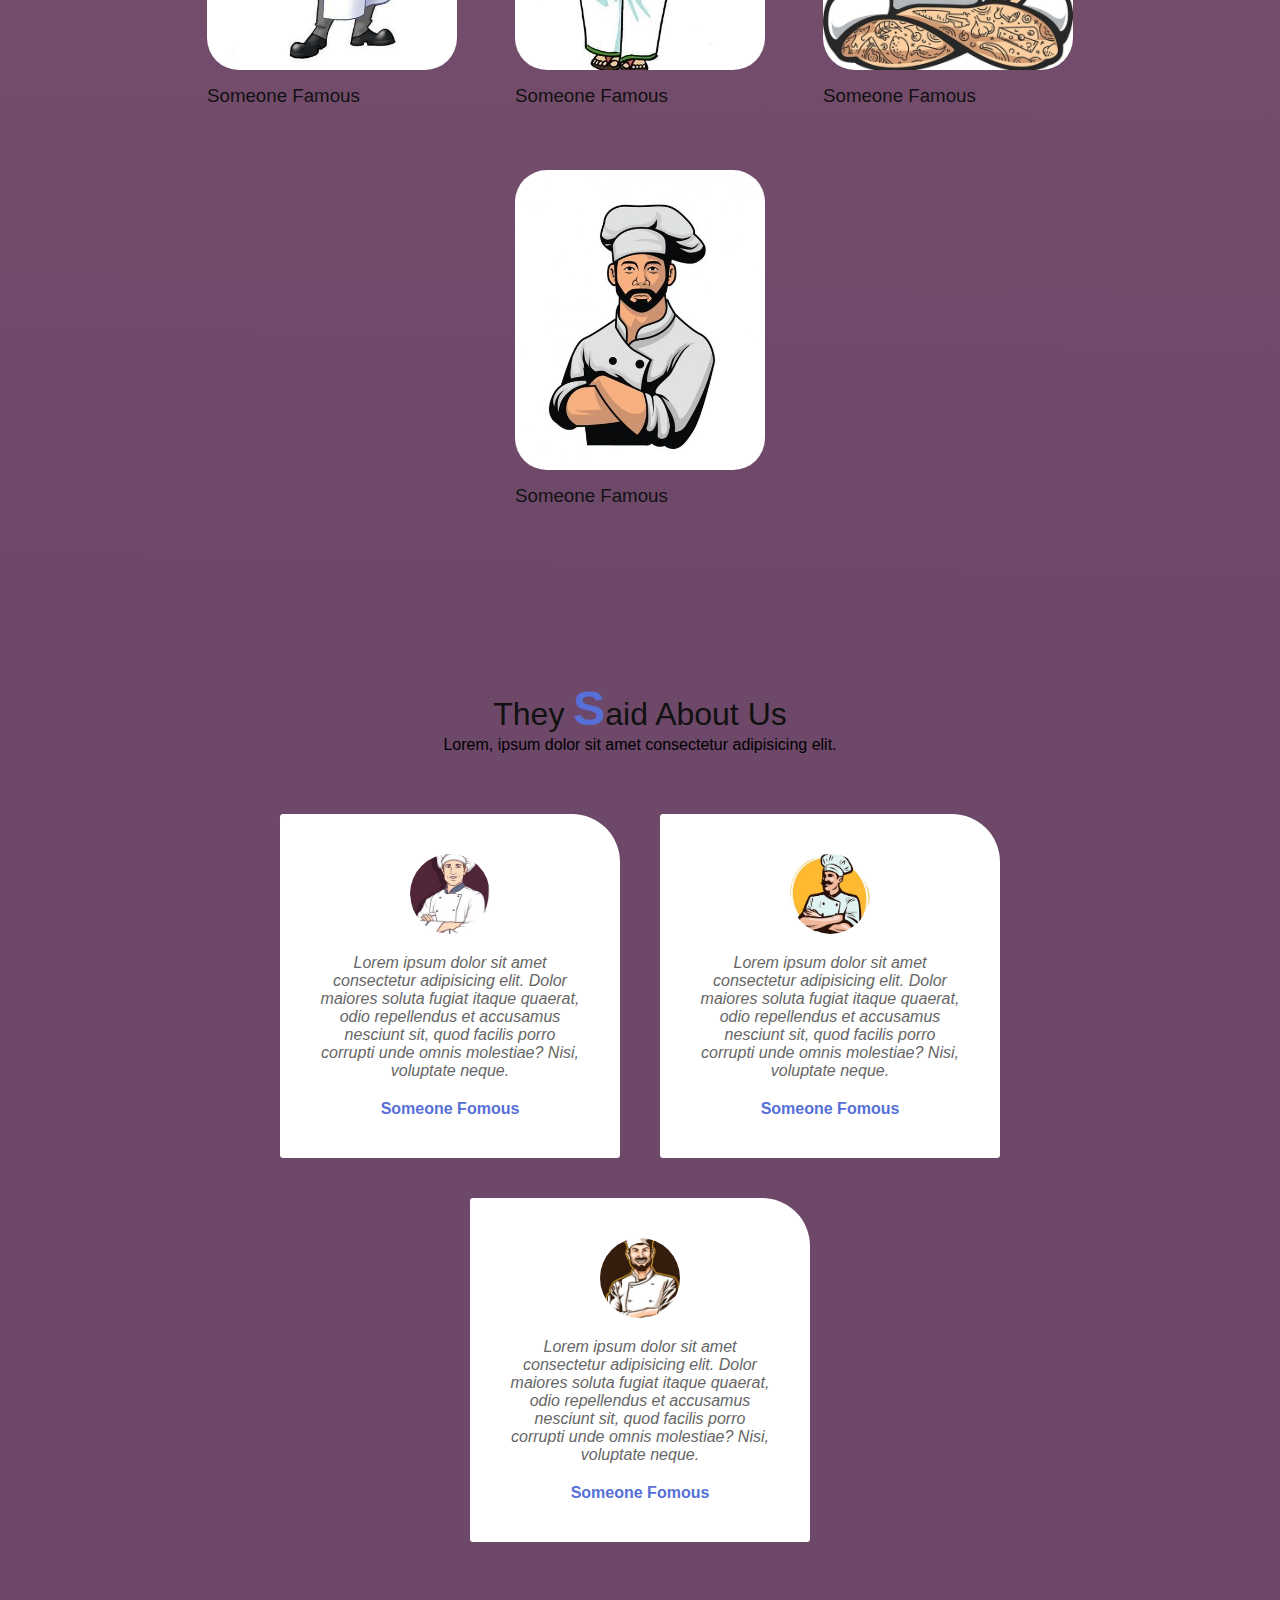
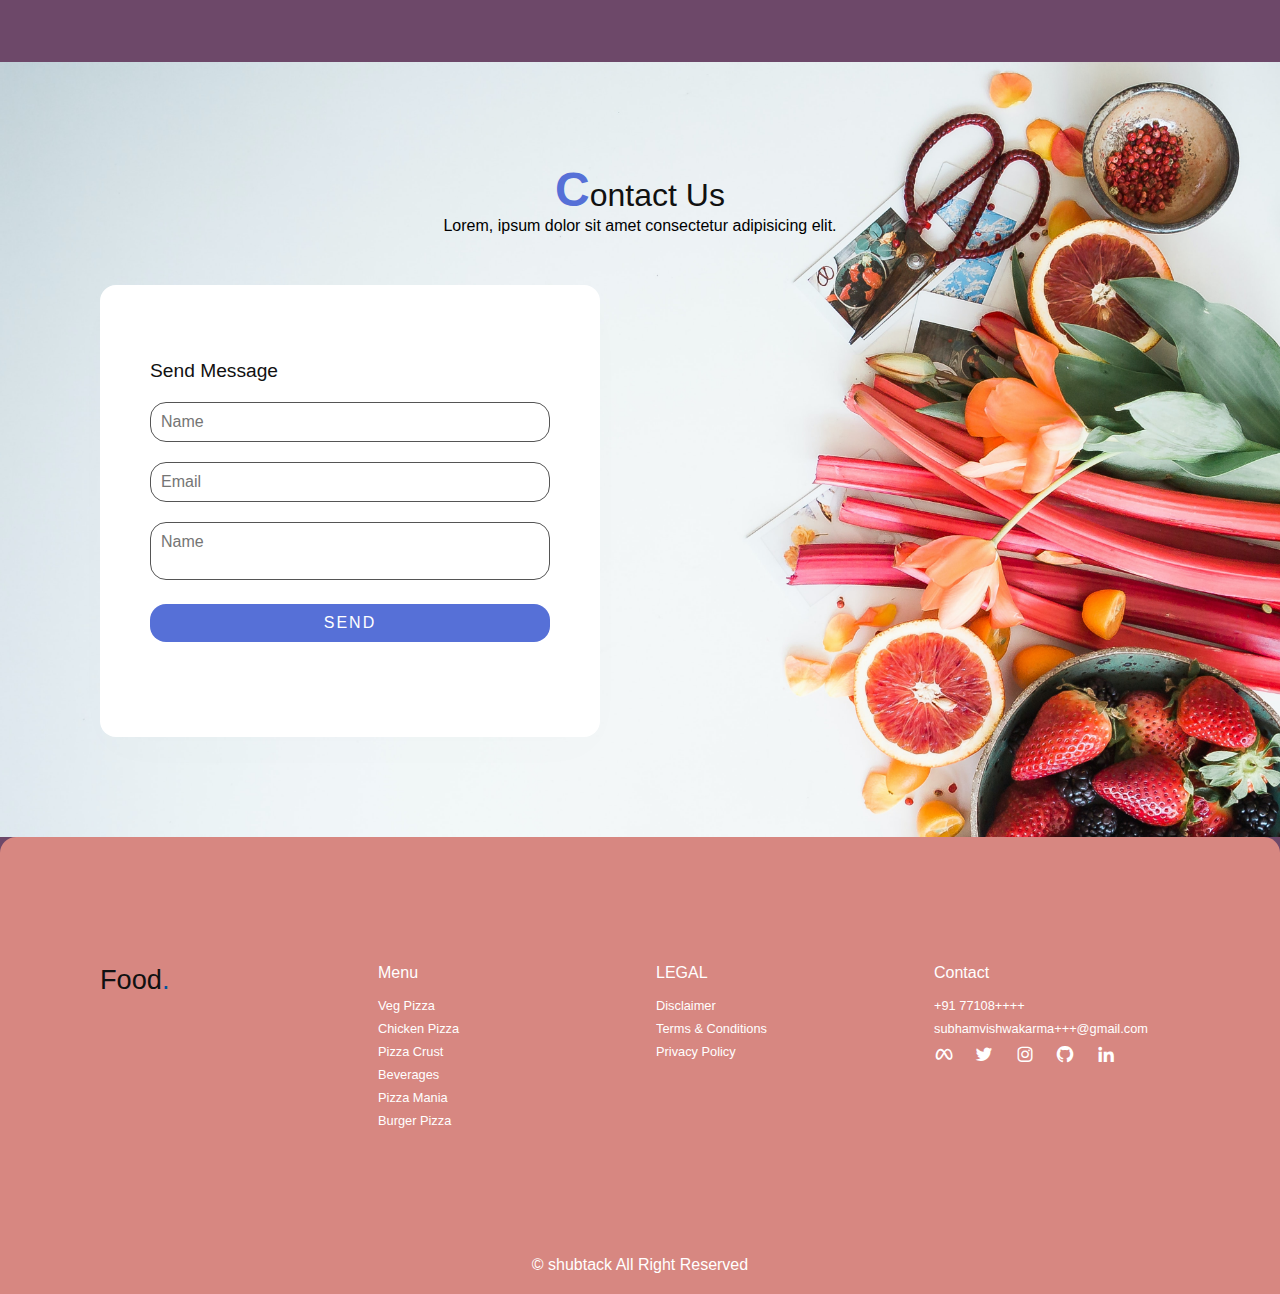
==== commit 98795661: "small changes" ====
--- a/index.html
+++ b/index.html
@@ -23,7 +23,7 @@
             <li> <a href="#expert" onclick="togglemenu();">Expert</a></li>
             <li> <a href="#Testimonials" onclick="togglemenu();">Testimonials</a></li>
             <li> <a href="#contact" onclick="togglemenu();">Contact</a></li>
-            <a href="login.html" class="btn">Login</a>
+            <a href="login.html" id="login-btn" class="btn">Login</a>
         </ul>
     </header>
 
--- a/css/style.css
+++ b/css/style.css
@@ -62,7 +62,10 @@
 
                     /* Btn */
 
-
+#login-btn{
+    margin-top: 0px;
+    margin-left: 15px;
+}
 .btn {
     font-size: 1em;
     color: #fff;
@@ -78,7 +81,7 @@
 }
 
 .btn:hover {
-    letter-spacing: 4px;
+    /* letter-spacing: 4px; */
     background: #eb7724;
 }
             
@@ -88,7 +91,7 @@
     top: 0;
     left: 0;
     width: 100%;
-    padding: 40px 100px;
+    padding: 10px 50px;
     z-index: 10000;
     display: flex;
     justify-content: space-between;
@@ -98,7 +101,7 @@
 
 header.sticky {
     background: #d78781;
-    padding: 40px 100px;
+    padding: 10px 50px;
     box-shadow: 0 8px 24px hsla(324.5, 20.4%, 42.4%);
 }
 
@@ -125,6 +128,7 @@
 header .navigation {
     position: relative;
     display: flex;
+    align-items: center;
 }
 
 header .navigation li {
